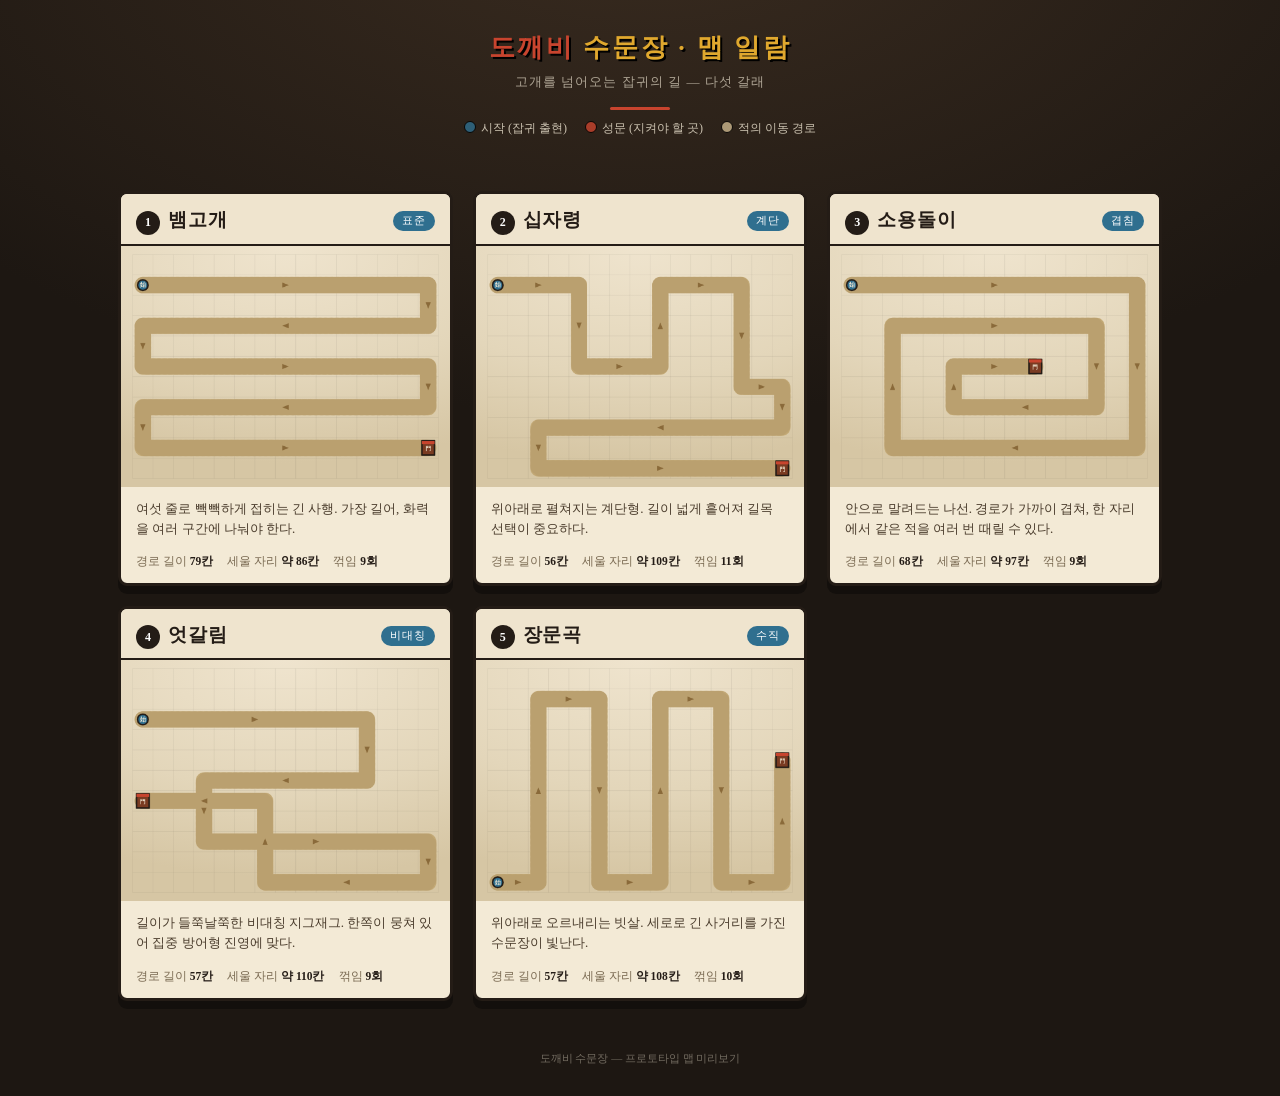
==== pages/maps.html @ e922b96c "도깨비 수문장 — 무한 디펜스 (정적 배포본) 단일 HTML 게임을 index.html + css/ + js/ + pages/ 구조로 분리. 도감 3종은 iframe(pages/*" ====
<!DOCTYPE html>
<html lang="ko">
<head>
<meta charset="UTF-8">
<meta name="viewport" content="width=device-width, initial-scale=1.0">
<title>도깨비 수문장 — 맵 일람</title>
<style>
  :root{
    --ink:#241c16; --bone:#f3ead6; --cheong:#2f6f8f; --jeok:#c8442e;
    --hwang:#e0a82e; --heuk:#1d1712; --paper:#e3d6ba; --line:#2b211a;
  }
  *{box-sizing:border-box;}
  body{margin:0; background:#1d1712;
    font-family:'Gowun Batang','Nanum Myeongjo',ui-serif,Georgia,serif; color:var(--bone);
    background-image:
      radial-gradient(120% 80% at 50% -10%, #3a2c20 0%, #1d1712 60%);}
  header{text-align:center; padding:30px 20px 10px;}
  header h1{margin:0; font-size:26px; letter-spacing:.1em; color:var(--hwang);
    text-shadow:2px 2px 0 #000;}
  header h1 .b{color:var(--jeok);}
  header p{margin:8px 0 0; font-size:13px; opacity:.65; letter-spacing:.08em;}
  .rule{width:60px; height:3px; background:var(--jeok); margin:16px auto 0; border-radius:2px;}
  .grid{display:grid; gap:20px; padding:24px 18px 50px; max-width:1080px; margin:0 auto;
    grid-template-columns:repeat(auto-fill,minmax(290px,1fr));}
  .card{background:var(--bone); border:3px solid var(--ink); border-radius:9px;
    overflow:hidden; box-shadow:0 8px 0 #00000055; color:var(--ink);
    display:flex; flex-direction:column;}
  .card .top{display:flex; align-items:baseline; gap:8px; padding:13px 15px 9px;
    border-bottom:2px solid var(--ink); background:#efe4ce;}
  .card .idx{font-size:12px; font-weight:700; color:#fff; background:var(--ink);
    width:24px; height:24px; border-radius:50%; display:grid; place-items:center; flex:0 0 auto;}
  .card .nm{font-size:19px; font-weight:700; letter-spacing:.04em;}
  .card .tag{margin-left:auto; font-size:10.5px; letter-spacing:.1em; color:#fff;
    background:var(--cheong); padding:3px 9px; border-radius:11px; align-self:center;}
  canvas{display:block; width:100%; height:auto; background:
    radial-gradient(120% 90% at 50% 0%, #efe4ce 0%, #e3d6ba 60%, #d6c6a4 100%);}
  .card .desc{padding:12px 15px 15px; font-size:13px; line-height:1.55; color:#4a3c2c;}
  .card .meta{display:flex; gap:14px; padding:0 15px 14px; font-size:11.5px; color:#7a6a52;}
  .card .meta span b{color:var(--ink);}
  .legend{display:flex; gap:18px; justify-content:center; flex-wrap:wrap;
    font-size:12px; opacity:.8; padding:0 20px 30px;}
  .legend i{display:inline-block; width:12px; height:12px; border-radius:50%;
    margin-right:5px; vertical-align:-1px; border:1.5px solid #000;}
  footer{text-align:center; font-size:11px; opacity:.4; padding:0 0 30px;}
</style>
</head>
<body>
<header>
  <h1><span class="b">도깨비</span> 수문장 · 맵 일람</h1>
  <p>고개를 넘어오는 잡귀의 길 — 다섯 갈래</p>
  <div class="rule"></div>
</header>

<div class="legend">
  <span><i style="background:#2f6f8f"></i>시작 (잡귀 출현)</span>
  <span><i style="background:#c8442e"></i>성문 (지켜야 할 곳)</span>
  <span><i style="background:#cdb78e"></i>적의 이동 경로</span>
</div>

<div class="grid" id="grid"></div>
<footer>도깨비 수문장 — 프로토타입 맵 미리보기</footer>

<script>
const MAPS=[
  { id:'gogae', name:'뱀고개', tag:'표준',
    corners:[[0,1],[14,1],[14,3],[0,3],[0,5],[14,5],[14,7],[0,7],[0,9],[14,9]],
    desc:'여섯 줄로 빽빽하게 접히는 긴 사행. 가장 길어, 화력을 여러 구간에 나눠야 한다.' },
  { id:'sipja', name:'십자령', tag:'계단',
    corners:[[0,1],[4,1],[4,5],[8,5],[8,1],[12,1],[12,6],[14,6],[14,8],[2,8],[2,10],[14,10]],
    desc:'위아래로 펼쳐지는 계단형. 길이 넓게 흩어져 길목 선택이 중요하다.' },
  { id:'nagseon', name:'소용돌이', tag:'겹침',
    corners:[[0,1],[14,1],[14,9],[2,9],[2,3],[12,3],[12,7],[5,7],[5,5],[9,5]],
    desc:'안으로 말려드는 나선. 경로가 가까이 겹쳐, 한 자리에서 같은 적을 여러 번 때릴 수 있다.' },
  { id:'eotgal', name:'엇갈림', tag:'비대칭',
    corners:[[0,2],[11,2],[11,5],[3,5],[3,8],[14,8],[14,10],[6,10],[6,6],[0,6]],
    desc:'길이가 들쭉날쭉한 비대칭 지그재그. 한쪽이 뭉쳐 있어 집중 방어형 진영에 맞다.' },
  { id:'jangmun', name:'장문곡', tag:'수직',
    corners:[[0,10],[2,10],[2,1],[5,1],[5,10],[8,10],[8,1],[11,1],[11,10],[14,10],[14,4]],
    desc:'위아래로 오르내리는 빗살. 세로로 긴 사거리를 가진 수문장이 빛난다.' },
];
const REF_COLS=15, REF_ROWS=11;

function expandCorners(corners){
  const path=[];
  for(let i=0;i<corners.length;i++){
    const [c0,r0]=corners[i];
    if(i===0){ path.push([c0,r0]); continue; }
    const [pc,pr]=corners[i-1];
    if(c0!==pc){ const s=c0>pc?1:-1; for(let c=pc+s;c!==c0+s;c+=s) path.push([c,r0]); }
    else { const s=r0>pr?1:-1; for(let r=pr+s;r!==r0+s;r+=s) path.push([c0,r]); }
  }
  return path;
}

function renderMap(canvas, map){
  const PAD=14;
  const CW=canvas.width, CH=canvas.height;
  const cell=Math.min((CW-PAD*2)/REF_COLS,(CH-PAD*2)/REF_ROWS);
  const ox=(CW-cell*REF_COLS)/2, oy=(CH-cell*REF_ROWS)/2;
  const ctx=canvas.getContext('2d');
  const ctr=(c,r)=>({x:ox+c*cell+cell/2, y:oy+r*cell+cell/2});
  ctx.clearRect(0,0,CW,CH);

  // ground grid
  ctx.strokeStyle='#00000012'; ctx.lineWidth=1;
  for(let c=0;c<=REF_COLS;c++){ctx.beginPath();ctx.moveTo(ox+c*cell,oy);ctx.lineTo(ox+c*cell,oy+REF_ROWS*cell);ctx.stroke();}
  for(let r=0;r<=REF_ROWS;r++){ctx.beginPath();ctx.moveTo(ox,oy+r*cell);ctx.lineTo(ox+REF_COLS*cell,oy+r*cell);ctx.stroke();}

  // buildable cells subtly (non-path)
  const path=expandCorners(map.corners);
  const blocked=new Set(path.map(p=>p[0]+','+p[1]));

  const WP=map.corners.map(([c,r])=>ctr(c,r));
  // path stroke
  ctx.lineCap='round'; ctx.lineJoin='round';
  ctx.strokeStyle='#c2a875'; ctx.lineWidth=cell*0.8;
  ctx.beginPath(); ctx.moveTo(WP[0].x,WP[0].y);
  for(let i=1;i<WP.length;i++)ctx.lineTo(WP[i].x,WP[i].y); ctx.stroke();
  ctx.strokeStyle='#b3996a'; ctx.lineWidth=cell*0.8;
  ctx.setLineDash([cell*0.06,cell*0.22]); ctx.globalAlpha=.5;
  ctx.beginPath(); ctx.moveTo(WP[0].x,WP[0].y);
  for(let i=1;i<WP.length;i++)ctx.lineTo(WP[i].x,WP[i].y); ctx.stroke();
  ctx.globalAlpha=1; ctx.setLineDash([]);

  // direction arrows along path
  ctx.fillStyle='#8a6a3a';
  for(let i=1;i<WP.length;i++){
    const a=WP[i-1], b=WP[i];
    const mx=(a.x+b.x)/2, my=(a.y+b.y)/2;
    const ang=Math.atan2(b.y-a.y,b.x-a.x);
    const s=cell*0.16;
    ctx.save(); ctx.translate(mx,my); ctx.rotate(ang);
    ctx.beginPath(); ctx.moveTo(s,0); ctx.lineTo(-s,-s*0.8); ctx.lineTo(-s,s*0.8); ctx.closePath(); ctx.fill();
    ctx.restore();
  }

  // start node
  const s=WP[0];
  ctx.fillStyle='#2f6f8f'; ctx.strokeStyle='#241c16'; ctx.lineWidth=2.5;
  ctx.beginPath(); ctx.arc(s.x,s.y,cell*0.26,0,6.28); ctx.fill(); ctx.stroke();
  ctx.fillStyle='#f3ead6'; ctx.font='bold '+(cell*0.3)+'px serif';
  ctx.textAlign='center'; ctx.textBaseline='middle'; ctx.fillText('始',s.x,s.y+cell*0.02);

  // gate at end
  const g=WP[WP.length-1];
  ctx.fillStyle='#7a3b22'; ctx.strokeStyle='#241c16'; ctx.lineWidth=2.5;
  const gw=cell*0.62, gh=cell*0.7;
  ctx.beginPath(); ctx.rect(g.x-gw/2,g.y-gh/2,gw,gh); ctx.fill(); ctx.stroke();
  ctx.fillStyle='#c8442e'; ctx.fillRect(g.x-gw/2,g.y-gh/2,gw,gh*0.22);
  ctx.fillStyle='#f3ead6'; ctx.font='bold '+(cell*0.26)+'px serif';
  ctx.fillText('門',g.x,g.y+cell*0.06);
}

const grid=document.getElementById('grid');
MAPS.forEach((map,i)=>{
  const card=document.createElement('div'); card.className='card';
  const path=expandCorners(map.corners);
  const buildCells=REF_COLS*REF_ROWS-new Set(path.map(p=>p[0]+','+p[1])).size;
  card.innerHTML=
    '<div class="top"><span class="idx">'+(i+1)+'</span>'+
      '<span class="nm">'+map.name+'</span>'+
      '<span class="tag">'+map.tag+'</span></div>'+
    '<canvas width="540" height="396"></canvas>'+
    '<div class="desc">'+map.desc+'</div>'+
    '<div class="meta"><span>경로 길이 <b>'+path.length+'칸</b></span>'+
      '<span>세울 자리 <b>약 '+buildCells+'칸</b></span>'+
      '<span>꺾임 <b>'+(map.corners.length-1)+'회</b></span></div>';
  grid.appendChild(card);
  renderMap(card.querySelector('canvas'), map);
});
</script>
</body>
</html>
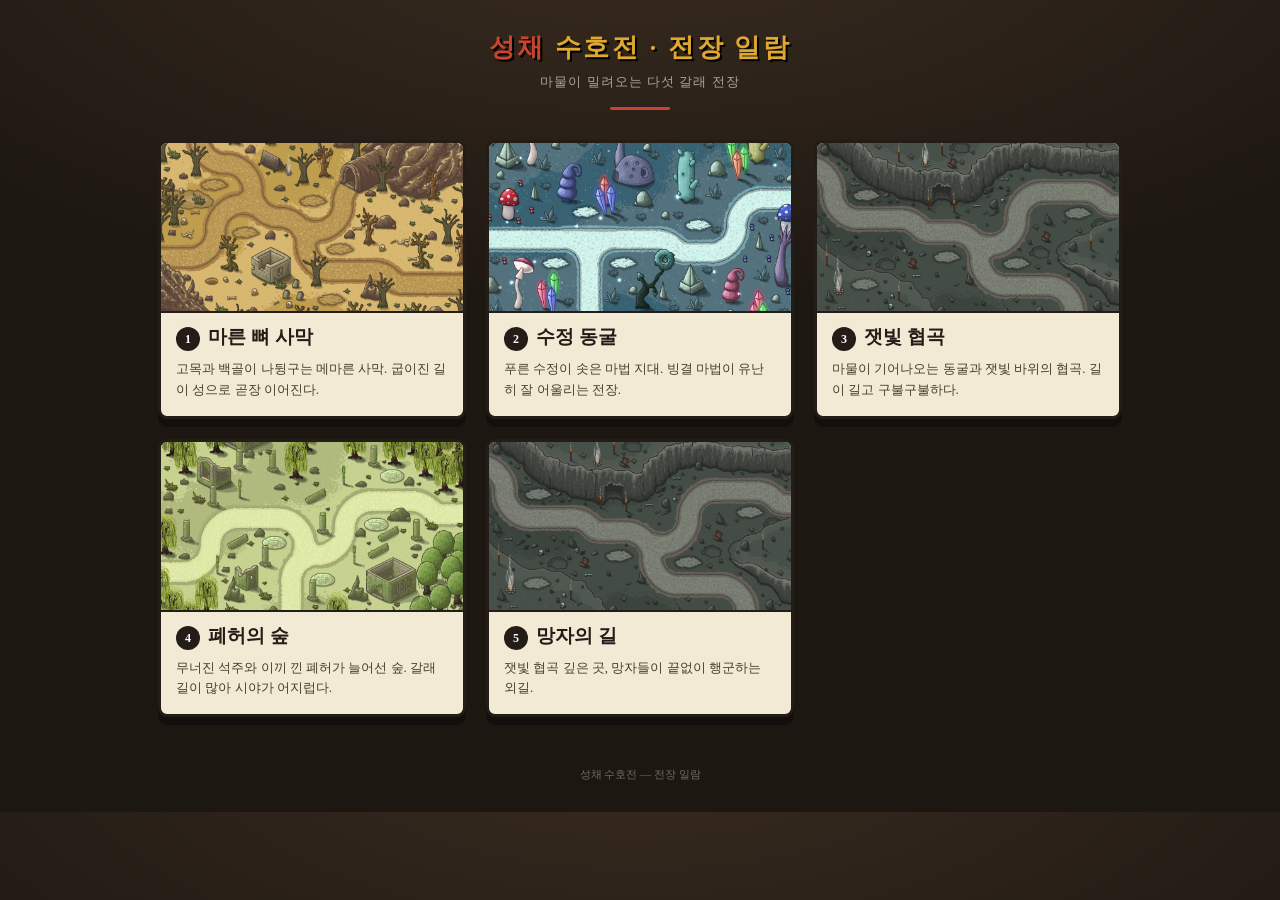
==== commit 2c180504: "도감 3종 리브랜딩: 옛 도깨비 → 판타지 + 실제 스프라이트 - 마물 도감: 14종(고블린~마왕)을 게임 적 스프라이트로 표시, 판타지 이름·설명·스탯 - 방어탑 도감: 7종을 " ====
--- a/pages/maps.html
+++ b/pages/maps.html
@@ -3,170 +3,54 @@
 <head>
 <meta charset="UTF-8">
 <meta name="viewport" content="width=device-width, initial-scale=1.0">
-<title>도깨비 수문장 — 맵 일람</title>
+<title>성채 수호전 — 전장 일람</title>
 <style>
-  :root{
-    --ink:#241c16; --bone:#f3ead6; --cheong:#2f6f8f; --jeok:#c8442e;
-    --hwang:#e0a82e; --heuk:#1d1712; --paper:#e3d6ba; --line:#2b211a;
-  }
+  :root{ --ink:#241c16; --bone:#f3ead6; --jeok:#c8442e; --hwang:#e0a82e; }
   *{box-sizing:border-box;}
-  body{margin:0; background:#1d1712;
-    font-family:'Gowun Batang','Nanum Myeongjo',ui-serif,Georgia,serif; color:var(--bone);
-    background-image:
-      radial-gradient(120% 80% at 50% -10%, #3a2c20 0%, #1d1712 60%);}
-  header{text-align:center; padding:30px 20px 10px;}
-  header h1{margin:0; font-size:26px; letter-spacing:.1em; color:var(--hwang);
-    text-shadow:2px 2px 0 #000;}
+  body{margin:0; background:#1d1712; color:var(--bone);
+    font-family:'Gowun Batang','Nanum Myeongjo',ui-serif,Georgia,serif;
+    background-image:radial-gradient(120% 80% at 50% -10%, #3a2c20 0%, #1d1712 60%);}
+  header{text-align:center; padding:30px 20px 6px;}
+  header h1{margin:0; font-size:26px; letter-spacing:.1em; color:var(--hwang); text-shadow:2px 2px 0 #000;}
   header h1 .b{color:var(--jeok);}
   header p{margin:8px 0 0; font-size:13px; opacity:.65; letter-spacing:.08em;}
   .rule{width:60px; height:3px; background:var(--jeok); margin:16px auto 0; border-radius:2px;}
-  .grid{display:grid; gap:20px; padding:24px 18px 50px; max-width:1080px; margin:0 auto;
-    grid-template-columns:repeat(auto-fill,minmax(290px,1fr));}
+  .grid{display:grid; gap:20px; padding:24px 18px 50px; max-width:1000px; margin:0 auto;
+    grid-template-columns:repeat(auto-fill,minmax(300px,1fr));}
   .card{background:var(--bone); border:3px solid var(--ink); border-radius:9px;
-    overflow:hidden; box-shadow:0 8px 0 #00000055; color:var(--ink);
-    display:flex; flex-direction:column;}
-  .card .top{display:flex; align-items:baseline; gap:8px; padding:13px 15px 9px;
-    border-bottom:2px solid var(--ink); background:#efe4ce;}
+    overflow:hidden; box-shadow:0 8px 0 #00000055; color:var(--ink);}
+  .card .pic{width:100%; aspect-ratio:16/9; object-fit:cover; display:block; border-bottom:2px solid var(--ink);}
+  .card .top{display:flex; align-items:baseline; gap:8px; padding:11px 15px 4px;}
   .card .idx{font-size:12px; font-weight:700; color:#fff; background:var(--ink);
     width:24px; height:24px; border-radius:50%; display:grid; place-items:center; flex:0 0 auto;}
-  .card .nm{font-size:19px; font-weight:700; letter-spacing:.04em;}
-  .card .tag{margin-left:auto; font-size:10.5px; letter-spacing:.1em; color:#fff;
-    background:var(--cheong); padding:3px 9px; border-radius:11px; align-self:center;}
-  canvas{display:block; width:100%; height:auto; background:
-    radial-gradient(120% 90% at 50% 0%, #efe4ce 0%, #e3d6ba 60%, #d6c6a4 100%);}
-  .card .desc{padding:12px 15px 15px; font-size:13px; line-height:1.55; color:#4a3c2c;}
-  .card .meta{display:flex; gap:14px; padding:0 15px 14px; font-size:11.5px; color:#7a6a52;}
-  .card .meta span b{color:var(--ink);}
-  .legend{display:flex; gap:18px; justify-content:center; flex-wrap:wrap;
-    font-size:12px; opacity:.8; padding:0 20px 30px;}
-  .legend i{display:inline-block; width:12px; height:12px; border-radius:50%;
-    margin-right:5px; vertical-align:-1px; border:1.5px solid #000;}
+  .card .nm{font-size:19px; font-weight:700;}
+  .card .d{padding:4px 15px 16px; font-size:13px; line-height:1.55; color:#4a3c2c;}
   footer{text-align:center; font-size:11px; opacity:.4; padding:0 0 30px;}
 </style>
 </head>
 <body>
 <header>
-  <h1><span class="b">도깨비</span> 수문장 · 맵 일람</h1>
-  <p>고개를 넘어오는 잡귀의 길 — 다섯 갈래</p>
+  <h1><span class="b">성채</span> 수호전 · 전장 일람</h1>
+  <p>마물이 밀려오는 다섯 갈래 전장</p>
   <div class="rule"></div>
 </header>
-
-<div class="legend">
-  <span><i style="background:#2f6f8f"></i>시작 (잡귀 출현)</span>
-  <span><i style="background:#c8442e"></i>성문 (지켜야 할 곳)</span>
-  <span><i style="background:#cdb78e"></i>적의 이동 경로</span>
-</div>
-
 <div class="grid" id="grid"></div>
-<footer>도깨비 수문장 — 프로토타입 맵 미리보기</footer>
-
+<footer>성채 수호전 — 전장 일람</footer>
 <script>
 const MAPS=[
-  { id:'gogae', name:'뱀고개', tag:'표준',
-    corners:[[0,1],[14,1],[14,3],[0,3],[0,5],[14,5],[14,7],[0,7],[0,9],[14,9]],
-    desc:'여섯 줄로 빽빽하게 접히는 긴 사행. 가장 길어, 화력을 여러 구간에 나눠야 한다.' },
-  { id:'sipja', name:'십자령', tag:'계단',
-    corners:[[0,1],[4,1],[4,5],[8,5],[8,1],[12,1],[12,6],[14,6],[14,8],[2,8],[2,10],[14,10]],
-    desc:'위아래로 펼쳐지는 계단형. 길이 넓게 흩어져 길목 선택이 중요하다.' },
-  { id:'nagseon', name:'소용돌이', tag:'겹침',
-    corners:[[0,1],[14,1],[14,9],[2,9],[2,3],[12,3],[12,7],[5,7],[5,5],[9,5]],
-    desc:'안으로 말려드는 나선. 경로가 가까이 겹쳐, 한 자리에서 같은 적을 여러 번 때릴 수 있다.' },
-  { id:'eotgal', name:'엇갈림', tag:'비대칭',
-    corners:[[0,2],[11,2],[11,5],[3,5],[3,8],[14,8],[14,10],[6,10],[6,6],[0,6]],
-    desc:'길이가 들쭉날쭉한 비대칭 지그재그. 한쪽이 뭉쳐 있어 집중 방어형 진영에 맞다.' },
-  { id:'jangmun', name:'장문곡', tag:'수직',
-    corners:[[0,10],[2,10],[2,1],[5,1],[5,10],[8,10],[8,1],[11,1],[11,10],[14,10],[14,4]],
-    desc:'위아래로 오르내리는 빗살. 세로로 긴 사거리를 가진 수문장이 빛난다.' },
+ {bg:'map1',nm:'마른 뼈 사막',d:'고목과 백골이 나뒹구는 메마른 사막. 굽이진 길이 성으로 곧장 이어진다.'},
+ {bg:'map2',nm:'수정 동굴',d:'푸른 수정이 솟은 마법 지대. 빙결 마법이 유난히 잘 어울리는 전장.'},
+ {bg:'map3',nm:'잿빛 협곡',d:'마물이 기어나오는 동굴과 잿빛 바위의 협곡. 길이 길고 구불구불하다.'},
+ {bg:'map4',nm:'폐허의 숲',d:'무너진 석주와 이끼 낀 폐허가 늘어선 숲. 갈래길이 많아 시야가 어지럽다.'},
+ {bg:'map3',nm:'망자의 길',d:'잿빛 협곡 깊은 곳, 망자들이 끝없이 행군하는 외길.'},
 ];
-const REF_COLS=15, REF_ROWS=11;
-
-function expandCorners(corners){
-  const path=[];
-  for(let i=0;i<corners.length;i++){
-    const [c0,r0]=corners[i];
-    if(i===0){ path.push([c0,r0]); continue; }
-    const [pc,pr]=corners[i-1];
-    if(c0!==pc){ const s=c0>pc?1:-1; for(let c=pc+s;c!==c0+s;c+=s) path.push([c,r0]); }
-    else { const s=r0>pr?1:-1; for(let r=pr+s;r!==r0+s;r+=s) path.push([c0,r]); }
-  }
-  return path;
-}
-
-function renderMap(canvas, map){
-  const PAD=14;
-  const CW=canvas.width, CH=canvas.height;
-  const cell=Math.min((CW-PAD*2)/REF_COLS,(CH-PAD*2)/REF_ROWS);
-  const ox=(CW-cell*REF_COLS)/2, oy=(CH-cell*REF_ROWS)/2;
-  const ctx=canvas.getContext('2d');
-  const ctr=(c,r)=>({x:ox+c*cell+cell/2, y:oy+r*cell+cell/2});
-  ctx.clearRect(0,0,CW,CH);
-
-  // ground grid
-  ctx.strokeStyle='#00000012'; ctx.lineWidth=1;
-  for(let c=0;c<=REF_COLS;c++){ctx.beginPath();ctx.moveTo(ox+c*cell,oy);ctx.lineTo(ox+c*cell,oy+REF_ROWS*cell);ctx.stroke();}
-  for(let r=0;r<=REF_ROWS;r++){ctx.beginPath();ctx.moveTo(ox,oy+r*cell);ctx.lineTo(ox+REF_COLS*cell,oy+r*cell);ctx.stroke();}
-
-  // buildable cells subtly (non-path)
-  const path=expandCorners(map.corners);
-  const blocked=new Set(path.map(p=>p[0]+','+p[1]));
-
-  const WP=map.corners.map(([c,r])=>ctr(c,r));
-  // path stroke
-  ctx.lineCap='round'; ctx.lineJoin='round';
-  ctx.strokeStyle='#c2a875'; ctx.lineWidth=cell*0.8;
-  ctx.beginPath(); ctx.moveTo(WP[0].x,WP[0].y);
-  for(let i=1;i<WP.length;i++)ctx.lineTo(WP[i].x,WP[i].y); ctx.stroke();
-  ctx.strokeStyle='#b3996a'; ctx.lineWidth=cell*0.8;
-  ctx.setLineDash([cell*0.06,cell*0.22]); ctx.globalAlpha=.5;
-  ctx.beginPath(); ctx.moveTo(WP[0].x,WP[0].y);
-  for(let i=1;i<WP.length;i++)ctx.lineTo(WP[i].x,WP[i].y); ctx.stroke();
-  ctx.globalAlpha=1; ctx.setLineDash([]);
-
-  // direction arrows along path
-  ctx.fillStyle='#8a6a3a';
-  for(let i=1;i<WP.length;i++){
-    const a=WP[i-1], b=WP[i];
-    const mx=(a.x+b.x)/2, my=(a.y+b.y)/2;
-    const ang=Math.atan2(b.y-a.y,b.x-a.x);
-    const s=cell*0.16;
-    ctx.save(); ctx.translate(mx,my); ctx.rotate(ang);
-    ctx.beginPath(); ctx.moveTo(s,0); ctx.lineTo(-s,-s*0.8); ctx.lineTo(-s,s*0.8); ctx.closePath(); ctx.fill();
-    ctx.restore();
-  }
-
-  // start node
-  const s=WP[0];
-  ctx.fillStyle='#2f6f8f'; ctx.strokeStyle='#241c16'; ctx.lineWidth=2.5;
-  ctx.beginPath(); ctx.arc(s.x,s.y,cell*0.26,0,6.28); ctx.fill(); ctx.stroke();
-  ctx.fillStyle='#f3ead6'; ctx.font='bold '+(cell*0.3)+'px serif';
-  ctx.textAlign='center'; ctx.textBaseline='middle'; ctx.fillText('始',s.x,s.y+cell*0.02);
-
-  // gate at end
-  const g=WP[WP.length-1];
-  ctx.fillStyle='#7a3b22'; ctx.strokeStyle='#241c16'; ctx.lineWidth=2.5;
-  const gw=cell*0.62, gh=cell*0.7;
-  ctx.beginPath(); ctx.rect(g.x-gw/2,g.y-gh/2,gw,gh); ctx.fill(); ctx.stroke();
-  ctx.fillStyle='#c8442e'; ctx.fillRect(g.x-gw/2,g.y-gh/2,gw,gh*0.22);
-  ctx.fillStyle='#f3ead6'; ctx.font='bold '+(cell*0.26)+'px serif';
-  ctx.fillText('門',g.x,g.y+cell*0.06);
-}
-
 const grid=document.getElementById('grid');
-MAPS.forEach((map,i)=>{
-  const card=document.createElement('div'); card.className='card';
-  const path=expandCorners(map.corners);
-  const buildCells=REF_COLS*REF_ROWS-new Set(path.map(p=>p[0]+','+p[1])).size;
-  card.innerHTML=
-    '<div class="top"><span class="idx">'+(i+1)+'</span>'+
-      '<span class="nm">'+map.name+'</span>'+
-      '<span class="tag">'+map.tag+'</span></div>'+
-    '<canvas width="540" height="396"></canvas>'+
-    '<div class="desc">'+map.desc+'</div>'+
-    '<div class="meta"><span>경로 길이 <b>'+path.length+'칸</b></span>'+
-      '<span>세울 자리 <b>약 '+buildCells+'칸</b></span>'+
-      '<span>꺾임 <b>'+(map.corners.length-1)+'회</b></span></div>';
-  grid.appendChild(card);
-  renderMap(card.querySelector('canvas'), map);
+MAPS.forEach((m,i)=>{
+  const el=document.createElement('div'); el.className='card';
+  el.innerHTML='<img class="pic" src="../assets/maps/'+m.bg+'.png" alt="'+m.nm+'">'+
+   '<div class="top"><span class="idx">'+(i+1)+'</span><span class="nm">'+m.nm+'</span></div>'+
+   '<div class="d">'+m.d+'</div>';
+  grid.appendChild(el);
 });
 </script>
 </body>
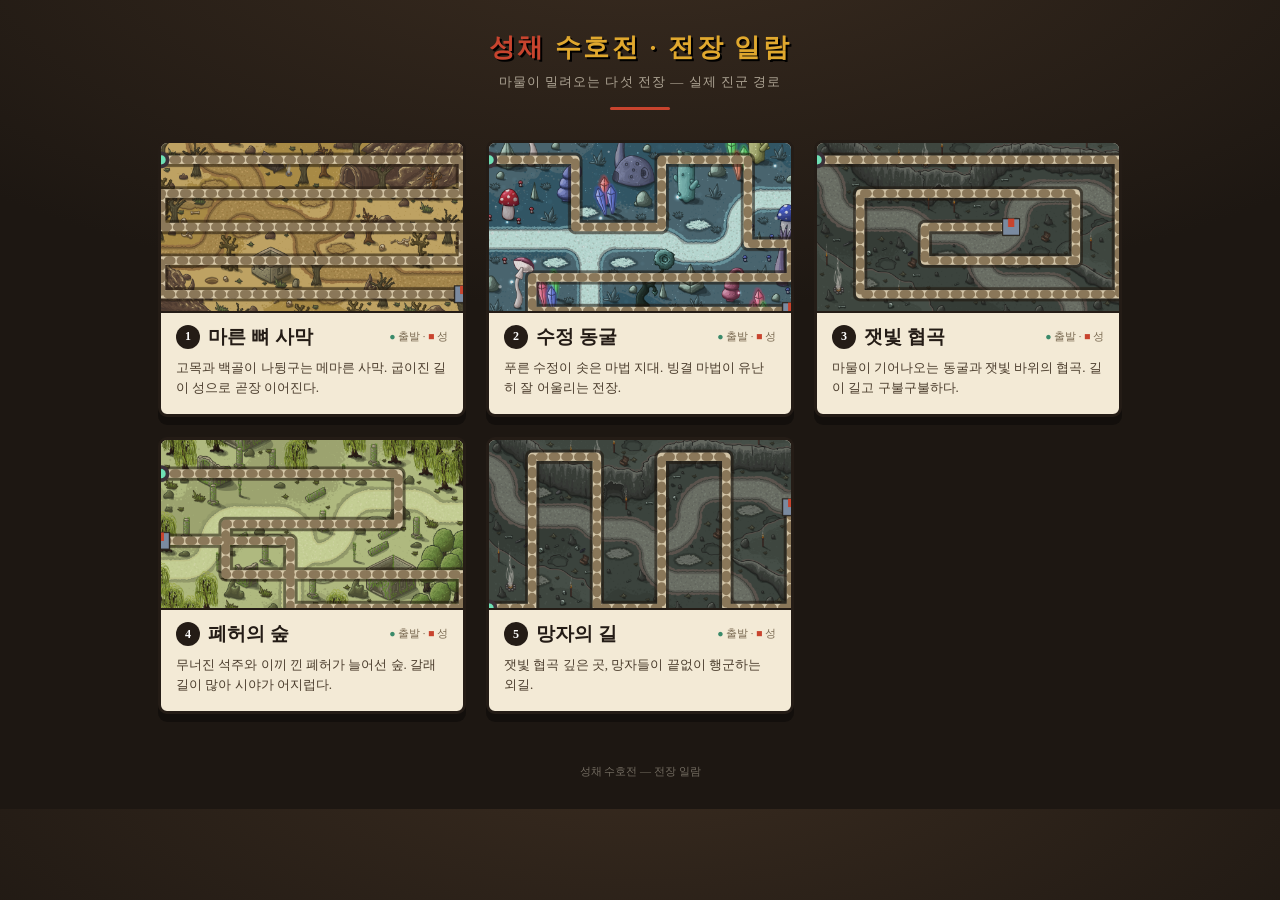
==== commit 997d106a: "방어 성=여름타일셋 성채 + 유닛 방향 수정 + 도감 캐시버스터 + 맵 일람 실제경로 - 도착 성: 여름 탑다운 타일셋 Castle Square(석조 성문+배틀먼트+깃발)로 교체 " ====
--- a/pages/maps.html
+++ b/pages/maps.html
@@ -19,11 +19,13 @@
     grid-template-columns:repeat(auto-fill,minmax(300px,1fr));}
   .card{background:var(--bone); border:3px solid var(--ink); border-radius:9px;
     overflow:hidden; box-shadow:0 8px 0 #00000055; color:var(--ink);}
-  .card .pic{width:100%; aspect-ratio:16/9; object-fit:cover; display:block; border-bottom:2px solid var(--ink);}
-  .card .top{display:flex; align-items:baseline; gap:8px; padding:11px 15px 4px;}
+  .card canvas{width:100%; aspect-ratio:16/9; display:block; border-bottom:2px solid var(--ink);}
+  .card .top{display:flex; align-items:center; gap:8px; padding:11px 15px 4px;}
   .card .idx{font-size:12px; font-weight:700; color:#fff; background:var(--ink);
     width:24px; height:24px; border-radius:50%; display:grid; place-items:center; flex:0 0 auto;}
   .card .nm{font-size:19px; font-weight:700;}
+  .card .legend{margin-left:auto; font-size:10.5px; color:#7a6a52;}
+  .card .legend b{color:#3a8a6a;} .card .legend i{color:#c8442e; font-style:normal;}
   .card .d{padding:4px 15px 16px; font-size:13px; line-height:1.55; color:#4a3c2c;}
   footer{text-align:center; font-size:11px; opacity:.4; padding:0 0 30px;}
 </style>
@@ -31,26 +33,58 @@
 <body>
 <header>
   <h1><span class="b">성채</span> 수호전 · 전장 일람</h1>
-  <p>마물이 밀려오는 다섯 갈래 전장</p>
+  <p>마물이 밀려오는 다섯 전장 — 실제 진군 경로</p>
   <div class="rule"></div>
 </header>
 <div class="grid" id="grid"></div>
 <footer>성채 수호전 — 전장 일람</footer>
 <script>
+// 게임과 동일한 경로 데이터 (REF 15x11 격자의 모서리 waypoint)
+const REF_COLS=15, REF_ROWS=11;
 const MAPS=[
- {bg:'map1',nm:'마른 뼈 사막',d:'고목과 백골이 나뒹구는 메마른 사막. 굽이진 길이 성으로 곧장 이어진다.'},
- {bg:'map2',nm:'수정 동굴',d:'푸른 수정이 솟은 마법 지대. 빙결 마법이 유난히 잘 어울리는 전장.'},
- {bg:'map3',nm:'잿빛 협곡',d:'마물이 기어나오는 동굴과 잿빛 바위의 협곡. 길이 길고 구불구불하다.'},
- {bg:'map4',nm:'폐허의 숲',d:'무너진 석주와 이끼 낀 폐허가 늘어선 숲. 갈래길이 많아 시야가 어지럽다.'},
- {bg:'map3',nm:'망자의 길',d:'잿빛 협곡 깊은 곳, 망자들이 끝없이 행군하는 외길.'},
+ {bg:'map1',nm:'마른 뼈 사막',d:'고목과 백골이 나뒹구는 메마른 사막. 굽이진 길이 성으로 곧장 이어진다.',
+  corners:[[0,1],[14,1],[14,3],[0,3],[0,5],[14,5],[14,7],[0,7],[0,9],[14,9]]},
+ {bg:'map2',nm:'수정 동굴',d:'푸른 수정이 솟은 마법 지대. 빙결 마법이 유난히 잘 어울리는 전장.',
+  corners:[[0,1],[4,1],[4,5],[8,5],[8,1],[12,1],[12,6],[14,6],[14,8],[2,8],[2,10],[14,10]]},
+ {bg:'map3',nm:'잿빛 협곡',d:'마물이 기어나오는 동굴과 잿빛 바위의 협곡. 길이 길고 구불구불하다.',
+  corners:[[0,1],[14,1],[14,9],[2,9],[2,3],[12,3],[12,7],[5,7],[5,5],[9,5]]},
+ {bg:'map4',nm:'폐허의 숲',d:'무너진 석주와 이끼 낀 폐허가 늘어선 숲. 갈래길이 많아 시야가 어지럽다.',
+  corners:[[0,2],[11,2],[11,5],[3,5],[3,8],[14,8],[14,10],[6,10],[6,6],[0,6]]},
+ {bg:'map3',nm:'망자의 길',d:'잿빛 협곡 깊은 곳, 망자들이 끝없이 행군하는 외길.',
+  corners:[[0,10],[2,10],[2,1],[5,1],[5,10],[8,10],[8,1],[11,1],[11,10],[14,10],[14,4]]},
 ];
+function drawMap(cv,m){
+  cv.width=480; cv.height=270; const ctx=cv.getContext('2d'); const W=cv.width,H=cv.height;
+  const img=new Image();
+  img.onload=()=>{
+    ctx.drawImage(img,0,0,W,H);
+    ctx.fillStyle='rgba(0,0,0,0.12)'; ctx.fillRect(0,0,W,H);
+    const pts=m.corners.map(([c,r])=>[ (c/(REF_COLS-1))*W, (r/(REF_ROWS-1))*H ]);
+    const stroke=(col,w,dash)=>{ ctx.strokeStyle=col; ctx.lineWidth=w; ctx.lineCap='round'; ctx.lineJoin='round';
+      ctx.setLineDash(dash||[]); ctx.beginPath(); pts.forEach((p,i)=>i?ctx.lineTo(p[0],p[1]):ctx.moveTo(p[0],p[1])); ctx.stroke(); ctx.setLineDash([]); };
+    stroke('rgba(30,20,12,0.55)', H*0.085);
+    stroke('rgba(225,210,178,0.92)', H*0.05);
+    stroke('rgba(120,100,70,0.8)', H*0.05, [H*0.02,H*0.055]);
+    const s=pts[0], e=pts[pts.length-1];
+    // 출발(동굴) — 청록 동그라미
+    ctx.fillStyle='#3a3038'; ctx.beginPath(); ctx.arc(s[0],s[1],H*0.05,0,6.28); ctx.fill();
+    ctx.fillStyle='#6fe0b5'; ctx.beginPath(); ctx.arc(s[0],s[1],H*0.028,0,6.28); ctx.fill();
+    // 도착(성) — 붉은 사각
+    ctx.fillStyle='#7a8aa0'; ctx.fillRect(e[0]-H*0.05,e[1]-H*0.05,H*0.1,H*0.1);
+    ctx.strokeStyle='#2b2620'; ctx.lineWidth=2; ctx.strokeRect(e[0]-H*0.05,e[1]-H*0.05,H*0.1,H*0.1);
+    ctx.fillStyle='#c8442e'; ctx.fillRect(e[0]-H*0.018,e[1]-H*0.05,H*0.036,H*0.05);
+  };
+  img.src='../assets/maps/'+m.bg+'.png';
+}
 const grid=document.getElementById('grid');
 MAPS.forEach((m,i)=>{
   const el=document.createElement('div'); el.className='card';
-  el.innerHTML='<img class="pic" src="../assets/maps/'+m.bg+'.png" alt="'+m.nm+'">'+
-   '<div class="top"><span class="idx">'+(i+1)+'</span><span class="nm">'+m.nm+'</span></div>'+
+  el.innerHTML='<canvas></canvas>'+
+   '<div class="top"><span class="idx">'+(i+1)+'</span><span class="nm">'+m.nm+'</span>'+
+     '<span class="legend"><b>●</b> 출발 · <i>■</i> 성</span></div>'+
    '<div class="d">'+m.d+'</div>';
   grid.appendChild(el);
+  drawMap(el.querySelector('canvas'),m);
 });
 </script>
 </body>
